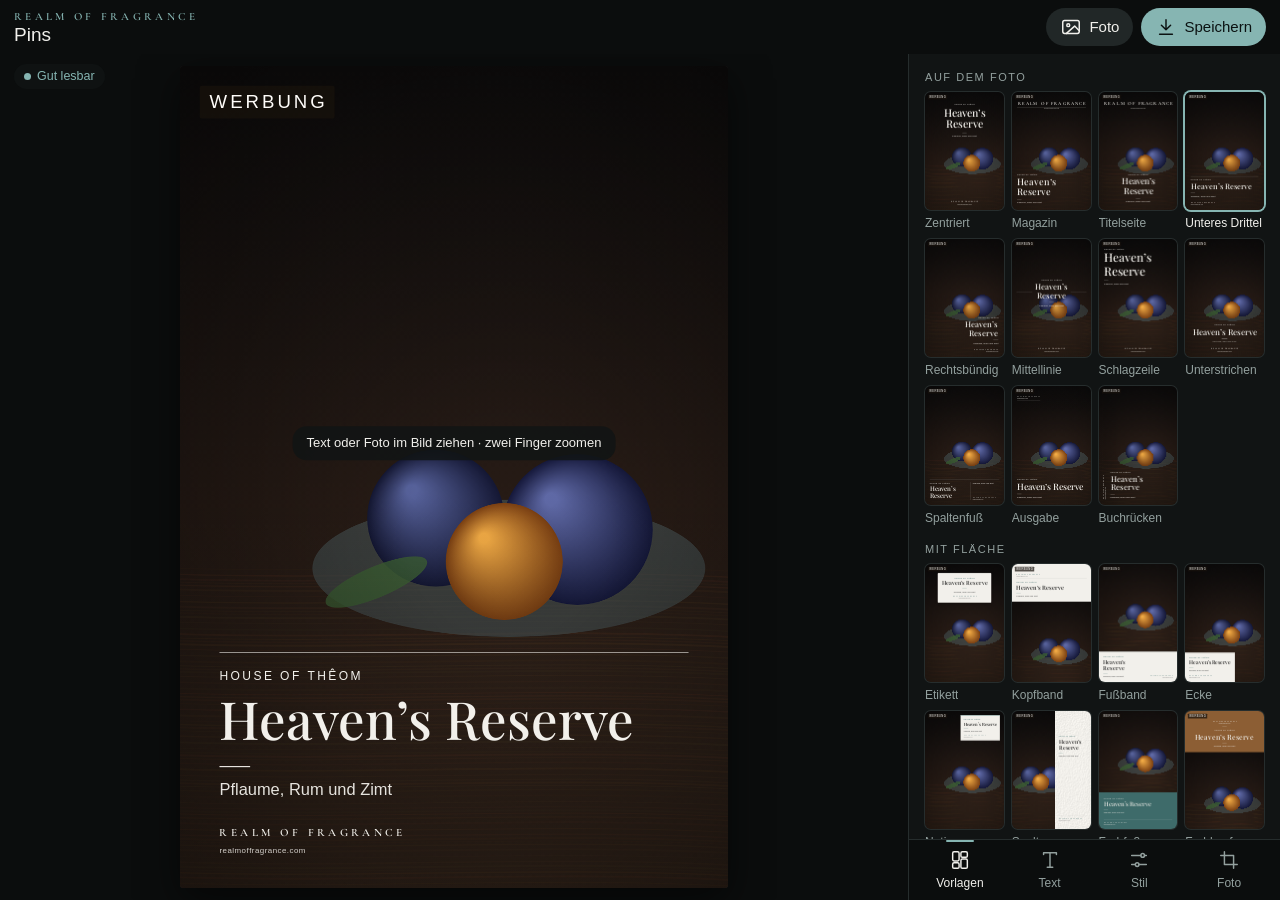
==== pin/index.html @ 239586f2 "RoF Pins 4: WERBUNG im Bild, Braun Papier, Textgröße wirkt immer, Text in 14 Vorlagen verschiebbar -" ====
<!doctype html>
<html lang="de">
<head>
<meta charset="utf-8">
<meta name="viewport" content="width=device-width,initial-scale=1,viewport-fit=cover,user-scalable=no">
<meta http-equiv="Content-Security-Policy" content="default-src 'self'; img-src 'self' blob: data:; style-src 'self' 'unsafe-inline'; script-src 'self'; connect-src 'self' blob: data:; font-src 'self'; manifest-src 'self'; base-uri 'self'; form-action 'none'; object-src 'none'">
<meta name="referrer" content="no-referrer">
<meta name="robots" content="noindex">
<title>RoF Pins</title>
<meta name="apple-mobile-web-app-capable" content="yes">
<meta name="mobile-web-app-capable" content="yes">
<meta name="apple-mobile-web-app-title" content="RoF Pins">
<meta name="apple-mobile-web-app-status-bar-style" content="black-translucent">
<meta name="theme-color" content="#0B0D0D">
<link rel="apple-touch-icon" href="apple-touch-icon.png">
<link rel="icon" href="icon-512.png">
<link rel="manifest" href="manifest.json">
<link rel="preload" href="fonts/playfair-display-latin-500-normal.woff2" as="font" type="font/woff2" crossorigin>
<link rel="preload" href="fonts/jost-latin-400-normal.woff2" as="font" type="font/woff2" crossorigin>
<link rel="preload" href="fonts/cormorant-garamond-latin-600-normal.woff2" as="font" type="font/woff2" crossorigin>
<style>
@font-face{font-family:"Playfair Display";font-style:normal;font-weight:500;font-display:swap;src:url(fonts/playfair-display-latin-500-normal.woff2) format("woff2");unicode-range:U+0000-00FF,U+0131,U+0152-0153,U+02BB-02BC,U+02C6,U+02DA,U+02DC,U+0304,U+0308,U+0329,U+2000-206F,U+20AC,U+2122,U+2191,U+2193,U+2212,U+2215,U+FEFF,U+FFFD}
@font-face{font-family:"Playfair Display";font-style:normal;font-weight:500;font-display:swap;src:url(fonts/playfair-display-latin-ext-500-normal.woff2) format("woff2");unicode-range:U+0100-02BA,U+02BD-02C5,U+02C7-02CC,U+02CE-02D7,U+02DD-02FF,U+0304,U+0308,U+0329,U+1D00-1DBF,U+1E00-1E9F,U+1EF2-1EFF,U+2020,U+20A0-20AB,U+20AD-20C0,U+2113,U+2C60-2C7F,U+A720-A7FF}
@font-face{font-family:"Jost";font-style:normal;font-weight:400;font-display:swap;src:url(fonts/jost-latin-400-normal.woff2) format("woff2");unicode-range:U+0000-00FF,U+0131,U+0152-0153,U+02BB-02BC,U+02C6,U+02DA,U+02DC,U+0304,U+0308,U+0329,U+2000-206F,U+20AC,U+2122,U+2191,U+2193,U+2212,U+2215,U+FEFF,U+FFFD}
@font-face{font-family:"Jost";font-style:normal;font-weight:400;font-display:swap;src:url(fonts/jost-latin-ext-400-normal.woff2) format("woff2");unicode-range:U+0100-02BA,U+02BD-02C5,U+02C7-02CC,U+02CE-02D7,U+02DD-02FF,U+0304,U+0308,U+0329,U+1D00-1DBF,U+1E00-1E9F,U+1EF2-1EFF,U+2020,U+20A0-20AB,U+20AD-20C0,U+2113,U+2C60-2C7F,U+A720-A7FF}
@font-face{font-family:"Jost";font-style:normal;font-weight:500;font-display:swap;src:url(fonts/jost-latin-500-normal.woff2) format("woff2");unicode-range:U+0000-00FF,U+0131,U+0152-0153,U+02BB-02BC,U+02C6,U+02DA,U+02DC,U+0304,U+0308,U+0329,U+2000-206F,U+20AC,U+2122,U+2191,U+2193,U+2212,U+2215,U+FEFF,U+FFFD}
@font-face{font-family:"Jost";font-style:normal;font-weight:500;font-display:swap;src:url(fonts/jost-latin-ext-500-normal.woff2) format("woff2");unicode-range:U+0100-02BA,U+02BD-02C5,U+02C7-02CC,U+02CE-02D7,U+02DD-02FF,U+0304,U+0308,U+0329,U+1D00-1DBF,U+1E00-1E9F,U+1EF2-1EFF,U+2020,U+20A0-20AB,U+20AD-20C0,U+2113,U+2C60-2C7F,U+A720-A7FF}
@font-face{font-family:"Cormorant Garamond";font-style:normal;font-weight:600;font-display:swap;src:url(fonts/cormorant-garamond-latin-600-normal.woff2) format("woff2");unicode-range:U+0000-00FF,U+0131,U+0152-0153,U+02BB-02BC,U+02C6,U+02DA,U+02DC,U+0304,U+0308,U+0329,U+2000-206F,U+20AC,U+2122,U+2191,U+2193,U+2212,U+2215,U+FEFF,U+FFFD}
@font-face{font-family:"Cormorant Garamond";font-style:normal;font-weight:600;font-display:swap;src:url(fonts/cormorant-garamond-latin-ext-600-normal.woff2) format("woff2");unicode-range:U+0100-02BA,U+02BD-02C5,U+02C7-02CC,U+02CE-02D7,U+02DD-02FF,U+0304,U+0308,U+0329,U+1D00-1DBF,U+1E00-1E9F,U+1EF2-1EFF,U+2020,U+20A0-20AB,U+20AD-20C0,U+2113,U+2C60-2C7F,U+A720-A7FF}

/* Aufbau: Vorschau füllt den Bildschirm, Bedienfeld und Menüleiste unten (iPad quer: rechts). Die Seite selbst scrollt nie. */
:root{
  --bg:#0B0D0D; --bar:#111414; --panel:#161A1A; --card:#212727; --card2:#2C3333; --line:#262D2D;
  --ink:#F1F0EC; --muted:#93A09E; --dim:#5E6968; --accent:#86B5B2; --accent-ink:#0B1212; --warn:#E3A87E;
  --sans:Jost,"Helvetica Neue",Arial,sans-serif; --logo:"Cormorant Garamond",Garamond,Georgia,serif;
  --safe-t:env(safe-area-inset-top,0px); --safe-b:env(safe-area-inset-bottom,0px);
  --safe-l:env(safe-area-inset-left,0px); --safe-r:env(safe-area-inset-right,0px);
  color-scheme:dark;
}
*{box-sizing:border-box;-webkit-tap-highlight-color:transparent}
html,body{margin:0;height:100%;background:var(--bg);color:var(--ink);font-family:var(--sans);font-size:15px;line-height:1.35;overflow:hidden;overscroll-behavior:none;-webkit-text-size-adjust:100%;-webkit-user-select:none;user-select:none;-webkit-touch-callout:none}
input,textarea{-webkit-user-select:text;user-select:text}
button{font:inherit;color:inherit;background:none;border:0;padding:0;cursor:pointer;touch-action:manipulation}
[hidden]{display:none!important}
:focus-visible{outline:2px solid var(--accent);outline-offset:2px}
svg.i{width:22px;height:22px;fill:none;stroke:currentColor;stroke-width:1.6;stroke-linecap:round;stroke-linejoin:round;display:block;flex:none}

.app{position:fixed;left:0;top:0;width:100%;height:100%;display:grid;
  grid-template-columns:minmax(0,1fr);grid-template-rows:auto minmax(0,1fr) auto;grid-template-areas:"top" "stage" "side";
  padding-top:var(--safe-t)}
.top{grid-area:top;display:flex;align-items:center;justify-content:space-between;gap:12px;height:54px;padding:0 max(14px,var(--safe-r)) 0 max(14px,var(--safe-l))}
.logo{display:flex;flex-direction:column;line-height:1}
.logo .ey{font-family:var(--logo);font-weight:600;font-size:11px;letter-spacing:.3em;color:var(--accent);white-space:nowrap}
@media (max-width:430px){.logo .ey{font-size:9.5px;letter-spacing:.2em}.pill{padding:0 12px}}
.logo .nm{font-weight:500;font-size:19px;margin-top:3px}
.tgrp{display:flex;align-items:center;gap:8px}
.pill{height:38px;padding:0 14px;border-radius:999px;background:var(--card);display:inline-flex;align-items:center;gap:7px;font-weight:500;font-size:15px}
.pill.acc{background:var(--accent);color:var(--accent-ink)}

.stage{grid-area:stage;position:relative;display:flex;align-items:center;justify-content:center;min-height:0;overflow:hidden}
#main{display:block;border-radius:3px;box-shadow:0 12px 40px rgba(0,0,0,.55);touch-action:none;background:#222}
.chip{position:absolute;left:14px;top:10px;font-size:12.5px;padding:4px 10px;border-radius:999px;background:rgba(17,20,20,.82);color:var(--accent);pointer-events:none;display:flex;align-items:center;gap:6px}
.chip::before{content:"";width:7px;height:7px;border-radius:50%;background:currentColor}
.chip.bad{color:var(--warn)}
.ghint{position:absolute;left:50%;top:46%;transform:translate(-50%,-50%);font-size:13px;padding:8px 14px;border-radius:14px;max-width:min(86%,460px);text-align:center;background:rgba(17,20,20,.86);color:var(--ink);pointer-events:none;transition:opacity .4s}

.side{grid-area:side;display:flex;flex-direction:column;min-height:0;background:var(--bar);border-top:1px solid var(--line)}
.panel{height:212px;overflow-y:auto;overscroll-behavior:contain;-webkit-overflow-scrolling:touch;padding:12px max(14px,var(--safe-r)) 10px max(14px,var(--safe-l))}
.tabs{display:flex;border-top:1px solid var(--line);padding:0 max(6px,var(--safe-r)) var(--safe-b) max(6px,var(--safe-l));background:var(--bg)}
.tabs button{flex:1;height:60px;display:flex;flex-direction:column;align-items:center;justify-content:center;gap:4px;font-size:12px;font-weight:500;color:var(--muted);position:relative}
.tabs button[aria-selected="true"]{color:var(--ink)}
.tabs button[aria-selected="true"]::after{content:"";position:absolute;left:50%;top:0;width:28px;height:2px;border-radius:2px;background:var(--accent);transform:translateX(-50%)}

/* iPad quer und große Bildschirme: Bedienung rechts */
@media (min-width:900px) and (orientation:landscape){
  .app{grid-template-columns:minmax(0,1fr) 372px;grid-template-rows:auto minmax(0,1fr);grid-template-areas:"top top" "stage side"}
  .side{border-top:0;border-left:1px solid var(--line)}
  .panel{height:auto;flex:1;padding:16px 16px 12px}
}

/* Vorlagen */
.tscroll{display:flex;gap:18px;overflow-x:auto;scrollbar-width:none;overscroll-behavior-x:contain;-webkit-overflow-scrolling:touch;margin:0 calc(-1 * max(14px,var(--safe-r))) 0 calc(-1 * max(14px,var(--safe-l)));padding:0 max(14px,var(--safe-r)) 0 max(14px,var(--safe-l))}
.tscroll::-webkit-scrollbar{display:none}
.tgroup{display:flex;flex-direction:column;gap:7px;flex:none}
.glabel{font-size:11px;letter-spacing:.14em;text-transform:uppercase;color:var(--muted)}
.trow{display:flex;gap:9px}
.tb{display:flex;flex-direction:column;gap:5px;width:86px;flex:none;text-align:left}
.tb canvas{display:block;width:86px;height:129px;border-radius:6px;background:#222;box-shadow:0 0 0 1px var(--line)}
.tb span{font-size:12px;color:var(--muted);white-space:nowrap;overflow:hidden;text-overflow:ellipsis}
.tb[aria-pressed="true"] canvas{box-shadow:0 0 0 2px var(--accent)}
.tb[aria-pressed="true"] span{color:var(--ink)}
@media (min-width:900px) and (orientation:landscape){
  .tscroll{flex-direction:column;overflow-x:visible;margin:0;padding:0;gap:16px}
  .trow{display:grid;grid-template-columns:repeat(4,minmax(0,1fr));gap:8px}
  .tb{width:auto}
  .tb canvas{width:100%;height:auto;aspect-ratio:2/3}
}

/* Felder und Regler */
.fgrid{display:grid;grid-template-columns:repeat(2,minmax(0,1fr));gap:9px 10px}
@media (min-width:900px) and (orientation:landscape){.fgrid{grid-template-columns:minmax(0,1fr)}}
.seg.surf{flex-wrap:wrap}.seg.surf button{flex:1 1 30%}
@media (min-width:900px) and (orientation:landscape){.seg.surf{display:grid;grid-template-columns:1fr 1fr}}
.field{display:flex;flex-direction:column;gap:4px;min-width:0}
.lbl{font-size:11px;letter-spacing:.1em;text-transform:uppercase;color:var(--muted)}
input[type=text]{width:100%;height:42px;padding:0 12px;border-radius:9px;border:1px solid var(--line);background:var(--panel);color:var(--ink);font:400 16px var(--sans)}
textarea{width:100%;height:68px;padding:9px 12px;border-radius:9px;border:1px solid var(--line);background:var(--panel);color:var(--ink);font:400 16px/1.3 var(--sans);resize:none;display:block}
.field.wide{grid-column:1/-1}
input[type=text]::placeholder,textarea::placeholder{color:var(--dim)}
input[type=text]:focus,textarea:focus{border-color:var(--accent);outline:none}
.rowc{display:flex;flex-wrap:nowrap;align-items:center;gap:10px 16px;margin-top:11px}
.stack{display:flex;flex-direction:column;gap:9px}
.ctl{display:flex;flex-direction:column;gap:6px;min-width:0}
.ctl.inline{flex-direction:row;align-items:center;gap:12px}
.ctl.inline .lbl{min-width:92px}
.seg{display:flex;background:var(--panel);border:1px solid var(--line);border-radius:10px;padding:3px;gap:3px;flex:1;min-width:0}
.seg button{flex:1;height:32px;border-radius:7px;color:var(--muted);font-weight:500;font-size:14px;min-width:0;white-space:nowrap}
.seg button[aria-pressed="true"]{background:var(--card2);color:var(--ink)}
.sw{display:inline-flex;align-items:center;gap:10px;font-size:14.5px;color:var(--ink);cursor:pointer}
.sw input{position:absolute;opacity:0;pointer-events:none}
.sw .tr{width:42px;height:26px;border-radius:999px;background:var(--card2);position:relative;transition:background .2s;flex:none}
.sw .tr::after{content:"";position:absolute;left:3px;top:3px;width:20px;height:20px;border-radius:50%;background:#fff;transition:transform .2s}
.sw input:checked + .tr{background:var(--accent)}
.sw input:checked + .tr::after{transform:translateX(16px)}
.sw input:focus-visible + .tr{outline:2px solid var(--accent);outline-offset:2px}
.range{display:flex;align-items:center;gap:12px;flex:1;min-width:0}
.range input{flex:1;min-width:0;accent-color:var(--accent);height:30px}
.range output{min-width:46px;text-align:right;font-variant-numeric:tabular-nums;color:var(--muted);font-size:14px}
.btn{height:40px;padding:0 15px;border-radius:10px;background:var(--card);display:inline-flex;align-items:center;justify-content:center;gap:8px;font-weight:500;font-size:14.5px}
.btn.acc{background:var(--accent);color:var(--accent-ink)}
.hint{margin:0;font-size:13px;color:var(--muted)}
.warn{margin:8px 0 0;font-size:13px;color:var(--warn)}

/* Hinweise und Dialoge */
.toast{position:fixed;left:50%;top:calc(var(--safe-t) + 62px);transform:translateX(-50%);background:var(--ink);color:var(--bg);padding:9px 16px;border-radius:10px;font-size:14px;max-width:calc(100% - 32px);z-index:30}
.overlay{position:fixed;inset:0;background:rgba(0,0,0,.7);display:flex;align-items:center;justify-content:center;z-index:40;padding:calc(16px + var(--safe-t)) 16px calc(16px + var(--safe-b))}
.sheet{background:var(--panel);border:1px solid var(--line);border-radius:16px;padding:20px;display:flex;flex-direction:column;gap:14px;max-width:440px;width:100%;max-height:100%;overflow:auto}
.sheet h2{margin:0;font-weight:500;font-size:18px}
.sheet img{display:block;max-height:58vh;max-width:100%;margin:0 auto;border-radius:3px;-webkit-touch-callout:default}
.sheet .acts{display:flex;gap:10px;justify-content:flex-end;flex-wrap:wrap}
.sheet .big{height:48px;font-size:16px;flex:1}
a.btn{text-decoration:none;color:var(--ink)}
@media (prefers-reduced-motion: reduce){*{transition:none!important}}
</style>
</head>
<body>
<div class="app" id="app">
  <header class="top">
    <div class="logo"><span class="ey">REALM OF FRAGRANCE</span><span class="nm">Pins</span></div>
    <div class="tgrp">
      <button class="pill" id="openBtn" type="button"><svg class="i" viewBox="0 0 24 24"><rect x="3" y="5" width="18" height="14" rx="2"/><circle cx="9" cy="10" r="1.6"/><path d="M21 16l-5-5-9 8"/></svg>Foto</button>
      <button class="pill acc" id="saveBtn" type="button"><svg class="i" viewBox="0 0 24 24"><path d="M12 4v11M7 10l5 5 5-5M5 20h14"/></svg>Speichern</button>
    </div>
  </header>

  <main class="stage" id="stage">
    <canvas id="main" aria-label="Vorschau des Pins. Text und Foto lassen sich mit dem Finger verschieben."></canvas>
    <div class="chip" id="chip">Gut lesbar</div>
    <div class="ghint" id="ghint" hidden>Text oder Foto im Bild ziehen · zwei Finger zoomen</div>
  </main>

  <aside class="side">
    <section class="panel" id="panel">
      <div data-pane="tpl"><div class="tscroll" id="tpls"></div></div>

      <div data-pane="text" hidden>
        <div class="fgrid">
          <div class="field wide"><label class="lbl" for="name">Titel · Enter = neue Zeile</label><textarea id="name" rows="2" autocomplete="off" autocapitalize="sentences" spellcheck="false" enterkeyhint="enter" placeholder="z. B. Khamrah oder Parfum verschenken:&#10;13 Ideen für Weihnachten"></textarea></div>
          <div class="field"><label class="lbl" for="brand">Marke</label><input id="brand" type="text" autocomplete="off" autocapitalize="words" enterkeyhint="done" placeholder="z. B. Lattafa"></div>
          <div class="field"><label class="lbl" for="notes">Kernnoten</label><input id="notes" type="text" autocomplete="off" enterkeyhint="done" placeholder="z. B. Dattel, Zimt und Praline"></div>
          <div class="field"><label class="lbl" for="extra">Zusatzzeile (leer = aus)</label><input id="extra" type="text" autocomplete="off" enterkeyhint="done" placeholder="z. B. Gourmand"></div>
        </div>
        <div class="rowc">
          <div class="seg" id="extraSeg" role="group" aria-label="Position der Zusatzzeile" style="flex:1;min-width:0"></div>
          <label class="sw"><input id="url" type="checkbox" checked><span class="tr"></span>Webadresse</label>
        </div>
        <div class="rowc">
          <label class="sw"><input id="ad" type="checkbox" checked><span class="tr"></span>WERBUNG im Bild</label>
        </div>
        <p class="warn" id="adNote" hidden>Ohne WERBUNG im Bild: im Pin-Titel „Werbung |“ voranstellen. Ausschalten nur bei Artikeln ohne Affiliate-Link.</p>
        <p class="warn" id="warn" hidden></p>
      </div>

      <div data-pane="style" hidden><div class="stack" id="styleBox"></div></div>

      <div data-pane="photo" hidden>
        <div class="stack">
          <div class="rowc" style="margin-top:0">
            <button class="btn acc" id="pickBtn" type="button">Foto wählen</button>
            <button class="btn" id="cropReset" type="button">Ausschnitt zurücksetzen</button>
          </div>
          <div class="ctl inline"><span class="lbl">Zoom</span><div class="range"><input id="zoom" type="range" min="1" max="4" step="0.01" value="1" aria-label="Zoom"><output id="zoomOut">100 %</output></div></div>
          <p class="hint">Im Bild ziehen verschiebt den Ausschnitt, mit zwei Fingern zoomen. Text ziehen verschiebt den Text.</p>
          <p class="warn" id="fileErr" hidden>Das Foto ließ sich nicht öffnen. Bitte ein JPEG, PNG oder HEIC aus deinen Fotos wählen.</p>
        </div>
      </div>
    </section>
    <nav class="tabs" role="tablist" id="tabs">
      <button type="button" role="tab" data-tab="tpl" aria-selected="true"><svg class="i" viewBox="0 0 24 24"><rect x="4" y="3" width="7" height="10" rx="1.5"/><rect x="13" y="3" width="7" height="6" rx="1.5"/><rect x="13" y="11" width="7" height="10" rx="1.5"/><rect x="4" y="15" width="7" height="6" rx="1.5"/></svg>Vorlagen</button>
      <button type="button" role="tab" data-tab="text" aria-selected="false"><svg class="i" viewBox="0 0 24 24"><path d="M5 6V4h14v2M12 4v16M9 20h6"/></svg>Text</button>
      <button type="button" role="tab" data-tab="style" aria-selected="false"><svg class="i" viewBox="0 0 24 24"><path d="M4 7h10M18 7h2M4 17h4M12 17h8"/><circle cx="16" cy="7" r="2"/><circle cx="10" cy="17" r="2"/></svg>Stil</button>
      <button type="button" role="tab" data-tab="photo" aria-selected="false"><svg class="i" viewBox="0 0 24 24"><path d="M7 3v14h14"/><path d="M3 7h14v14"/></svg>Foto</button>
    </nav>
  </aside>
</div>

<input id="file" type="file" accept="image/*" hidden>
<div class="toast" id="toast" hidden role="status" aria-live="polite"></div>

<div class="overlay" id="saveSheet" hidden>
  <div class="sheet" role="dialog" aria-modal="true" aria-labelledby="saveTitle">
    <h2 id="saveTitle">Pin speichern</h2>
    <div class="ctl"><span class="lbl">Größe</span><div class="seg" id="sizeSeg"></div></div>
    <p class="hint" id="saveInfo"></p>
    <div class="acts"><button class="btn" id="saveCancel" type="button">Abbrechen</button><button class="btn acc big" id="saveGo" type="button">Als JPEG speichern</button></div>
  </div>
</div>

<div class="overlay" id="result" hidden>
  <div class="sheet" role="dialog" aria-modal="true" aria-labelledby="resTitle">
    <h2 id="resTitle">Dein Pin ist fertig</h2>
    <img id="resImg" alt="Fertiger Pin">
    <p class="hint" id="resMeta"></p>
    <p class="hint">Lange auf das Bild drücken und „Zu Fotos hinzufügen“ wählen.</p>
    <div class="acts"><a class="btn" id="resDl" href="#" download="pin.jpg">Als Datei laden</a><button class="btn acc" id="resClose" type="button">Fertig</button></div>
  </div>
</div>
<script src="app.js?v=4"></script>
</body>
</html>
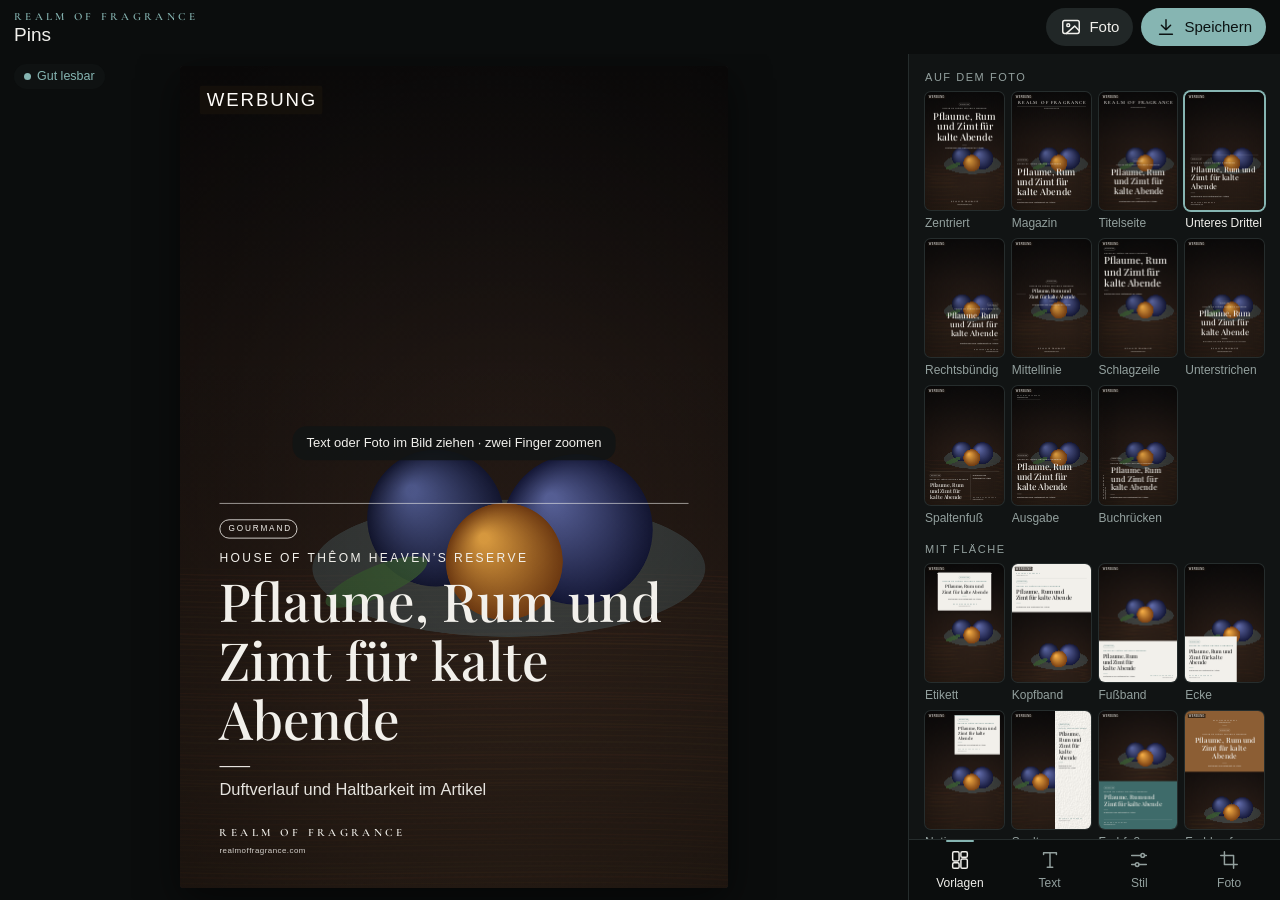
==== commit 3b9fe20d: "RoF Pins 5: Felder nach Pin-Standard (Nutzen-Zeile groß, Marke und Duftname klein, Rubrik-Wort), Reg" ====
--- a/pin/index.html
+++ b/pin/index.html
@@ -165,10 +165,10 @@
 
       <div data-pane="text" hidden>
         <div class="fgrid">
-          <div class="field wide"><label class="lbl" for="name">Titel · Enter = neue Zeile</label><textarea id="name" rows="2" autocomplete="off" autocapitalize="sentences" spellcheck="false" enterkeyhint="enter" placeholder="z. B. Khamrah oder Parfum verschenken:&#10;13 Ideen für Weihnachten"></textarea></div>
-          <div class="field"><label class="lbl" for="brand">Marke</label><input id="brand" type="text" autocomplete="off" autocapitalize="words" enterkeyhint="done" placeholder="z. B. Lattafa"></div>
-          <div class="field"><label class="lbl" for="notes">Kernnoten</label><input id="notes" type="text" autocomplete="off" enterkeyhint="done" placeholder="z. B. Dattel, Zimt und Praline"></div>
-          <div class="field"><label class="lbl" for="extra">Zusatzzeile (leer = aus)</label><input id="extra" type="text" autocomplete="off" enterkeyhint="done" placeholder="z. B. Gourmand"></div>
+          <div class="field wide"><label class="lbl" for="name">Titel groß: Nutzen-Zeile · Enter = neue Zeile</label><textarea id="name" rows="2" autocomplete="off" autocapitalize="sentences" spellcheck="false" enterkeyhint="enter" placeholder="z. B. Vanille und Orange für den Herbst"></textarea></div>
+          <div class="field"><label class="lbl" for="brand">Marke und Duftname (klein)</label><input id="brand" type="text" autocomplete="off" autocapitalize="words" enterkeyhint="done" placeholder="z. B. Dick Johnson Serpent"></div>
+          <div class="field"><label class="lbl" for="notes">Kernnoten oder Leseanreiz</label><input id="notes" type="text" autocomplete="off" enterkeyhint="done" placeholder="z. B. Vanille, Tonka und Orange"></div>
+          <div class="field"><label class="lbl" for="extra">Rubrik-Wort (leer = aus)</label><input id="extra" type="text" autocomplete="off" enterkeyhint="done" placeholder="z. B. Würzig und holzig"></div>
         </div>
         <div class="rowc">
           <div class="seg" id="extraSeg" role="group" aria-label="Position der Zusatzzeile" style="flex:1;min-width:0"></div>
@@ -225,6 +225,6 @@
     <div class="acts"><a class="btn" id="resDl" href="#" download="pin.jpg">Als Datei laden</a><button class="btn acc" id="resClose" type="button">Fertig</button></div>
   </div>
 </div>
-<script src="app.js?v=4"></script>
+<script src="app.js?v=5"></script>
 </body>
 </html>
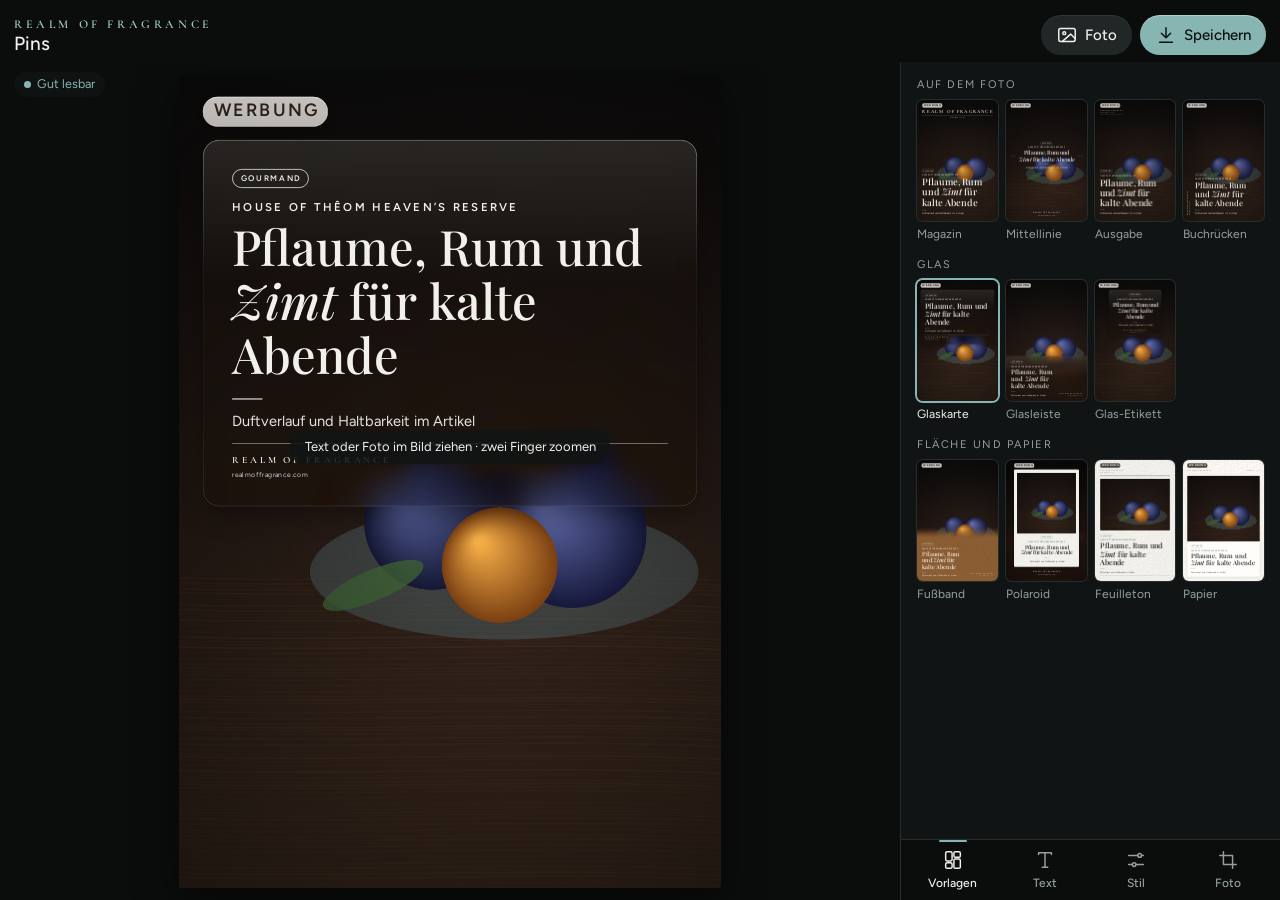
==== commit 6c865aa3: "RoF Pins 6: Glas-Vorlagen, adaptives WERBUNG-Label, Figtree, Stil-Bereiche, großes Bedienfeld - WERB" ====
--- a/pin/index.html
+++ b/pin/index.html
@@ -16,70 +16,80 @@
 <link rel="icon" href="icon-512.png">
 <link rel="manifest" href="manifest.json">
 <link rel="preload" href="fonts/playfair-display-latin-500-normal.woff2" as="font" type="font/woff2" crossorigin>
-<link rel="preload" href="fonts/jost-latin-400-normal.woff2" as="font" type="font/woff2" crossorigin>
+<link rel="preload" href="fonts/figtree-latin-400-normal.woff2" as="font" type="font/woff2" crossorigin>
+<link rel="preload" href="fonts/figtree-latin-500-normal.woff2" as="font" type="font/woff2" crossorigin>
+<link rel="preload" href="fonts/figtree-latin-600-normal.woff2" as="font" type="font/woff2" crossorigin>
 <link rel="preload" href="fonts/cormorant-garamond-latin-600-normal.woff2" as="font" type="font/woff2" crossorigin>
 <style>
 @font-face{font-family:"Playfair Display";font-style:normal;font-weight:500;font-display:swap;src:url(fonts/playfair-display-latin-500-normal.woff2) format("woff2");unicode-range:U+0000-00FF,U+0131,U+0152-0153,U+02BB-02BC,U+02C6,U+02DA,U+02DC,U+0304,U+0308,U+0329,U+2000-206F,U+20AC,U+2122,U+2191,U+2193,U+2212,U+2215,U+FEFF,U+FFFD}
 @font-face{font-family:"Playfair Display";font-style:normal;font-weight:500;font-display:swap;src:url(fonts/playfair-display-latin-ext-500-normal.woff2) format("woff2");unicode-range:U+0100-02BA,U+02BD-02C5,U+02C7-02CC,U+02CE-02D7,U+02DD-02FF,U+0304,U+0308,U+0329,U+1D00-1DBF,U+1E00-1E9F,U+1EF2-1EFF,U+2020,U+20A0-20AB,U+20AD-20C0,U+2113,U+2C60-2C7F,U+A720-A7FF}
-@font-face{font-family:"Jost";font-style:normal;font-weight:400;font-display:swap;src:url(fonts/jost-latin-400-normal.woff2) format("woff2");unicode-range:U+0000-00FF,U+0131,U+0152-0153,U+02BB-02BC,U+02C6,U+02DA,U+02DC,U+0304,U+0308,U+0329,U+2000-206F,U+20AC,U+2122,U+2191,U+2193,U+2212,U+2215,U+FEFF,U+FFFD}
-@font-face{font-family:"Jost";font-style:normal;font-weight:400;font-display:swap;src:url(fonts/jost-latin-ext-400-normal.woff2) format("woff2");unicode-range:U+0100-02BA,U+02BD-02C5,U+02C7-02CC,U+02CE-02D7,U+02DD-02FF,U+0304,U+0308,U+0329,U+1D00-1DBF,U+1E00-1E9F,U+1EF2-1EFF,U+2020,U+20A0-20AB,U+20AD-20C0,U+2113,U+2C60-2C7F,U+A720-A7FF}
-@font-face{font-family:"Jost";font-style:normal;font-weight:500;font-display:swap;src:url(fonts/jost-latin-500-normal.woff2) format("woff2");unicode-range:U+0000-00FF,U+0131,U+0152-0153,U+02BB-02BC,U+02C6,U+02DA,U+02DC,U+0304,U+0308,U+0329,U+2000-206F,U+20AC,U+2122,U+2191,U+2193,U+2212,U+2215,U+FEFF,U+FFFD}
-@font-face{font-family:"Jost";font-style:normal;font-weight:500;font-display:swap;src:url(fonts/jost-latin-ext-500-normal.woff2) format("woff2");unicode-range:U+0100-02BA,U+02BD-02C5,U+02C7-02CC,U+02CE-02D7,U+02DD-02FF,U+0304,U+0308,U+0329,U+1D00-1DBF,U+1E00-1E9F,U+1EF2-1EFF,U+2020,U+20A0-20AB,U+20AD-20C0,U+2113,U+2C60-2C7F,U+A720-A7FF}
+@font-face{font-family:"Playfair Display";font-style:normal;font-weight:600;font-display:swap;src:url(fonts/playfair-display-latin-600-normal.woff2) format("woff2");unicode-range:U+0000-00FF,U+0131,U+0152-0153,U+02BB-02BC,U+02C6,U+02DA,U+02DC,U+0304,U+0308,U+0329,U+2000-206F,U+20AC,U+2122,U+2191,U+2193,U+2212,U+2215,U+FEFF,U+FFFD}
+@font-face{font-family:"Playfair Display";font-style:normal;font-weight:600;font-display:swap;src:url(fonts/playfair-display-latin-ext-600-normal.woff2) format("woff2");unicode-range:U+0100-02BA,U+02BD-02C5,U+02C7-02CC,U+02CE-02D7,U+02DD-02FF,U+0304,U+0308,U+0329,U+1D00-1DBF,U+1E00-1E9F,U+1EF2-1EFF,U+2020,U+20A0-20AB,U+20AD-20C0,U+2113,U+2C60-2C7F,U+A720-A7FF}
+@font-face{font-family:"Playfair Display";font-style:italic;font-weight:500;font-display:swap;src:url(fonts/playfair-display-latin-500-italic.woff2) format("woff2");unicode-range:U+0000-00FF,U+0131,U+0152-0153,U+02BB-02BC,U+02C6,U+02DA,U+02DC,U+0304,U+0308,U+0329,U+2000-206F,U+20AC,U+2122,U+2191,U+2193,U+2212,U+2215,U+FEFF,U+FFFD}
+@font-face{font-family:"Playfair Display";font-style:italic;font-weight:500;font-display:swap;src:url(fonts/playfair-display-latin-ext-500-italic.woff2) format("woff2");unicode-range:U+0100-02BA,U+02BD-02C5,U+02C7-02CC,U+02CE-02D7,U+02DD-02FF,U+0304,U+0308,U+0329,U+1D00-1DBF,U+1E00-1E9F,U+1EF2-1EFF,U+2020,U+20A0-20AB,U+20AD-20C0,U+2113,U+2C60-2C7F,U+A720-A7FF}
+@font-face{font-family:"Playfair Display";font-style:italic;font-weight:600;font-display:swap;src:url(fonts/playfair-display-latin-600-italic.woff2) format("woff2");unicode-range:U+0000-00FF,U+0131,U+0152-0153,U+02BB-02BC,U+02C6,U+02DA,U+02DC,U+0304,U+0308,U+0329,U+2000-206F,U+20AC,U+2122,U+2191,U+2193,U+2212,U+2215,U+FEFF,U+FFFD}
+@font-face{font-family:"Playfair Display";font-style:italic;font-weight:600;font-display:swap;src:url(fonts/playfair-display-latin-ext-600-italic.woff2) format("woff2");unicode-range:U+0100-02BA,U+02BD-02C5,U+02C7-02CC,U+02CE-02D7,U+02DD-02FF,U+0304,U+0308,U+0329,U+1D00-1DBF,U+1E00-1E9F,U+1EF2-1EFF,U+2020,U+20A0-20AB,U+20AD-20C0,U+2113,U+2C60-2C7F,U+A720-A7FF}
+@font-face{font-family:"Figtree";font-style:normal;font-weight:400;font-display:swap;src:url(fonts/figtree-latin-400-normal.woff2) format("woff2");unicode-range:U+0000-00FF,U+0131,U+0152-0153,U+02BB-02BC,U+02C6,U+02DA,U+02DC,U+0304,U+0308,U+0329,U+2000-206F,U+20AC,U+2122,U+2191,U+2193,U+2212,U+2215,U+FEFF,U+FFFD}
+@font-face{font-family:"Figtree";font-style:normal;font-weight:400;font-display:swap;src:url(fonts/figtree-latin-ext-400-normal.woff2) format("woff2");unicode-range:U+0100-02BA,U+02BD-02C5,U+02C7-02CC,U+02CE-02D7,U+02DD-02FF,U+0304,U+0308,U+0329,U+1D00-1DBF,U+1E00-1E9F,U+1EF2-1EFF,U+2020,U+20A0-20AB,U+20AD-20C0,U+2113,U+2C60-2C7F,U+A720-A7FF}
+@font-face{font-family:"Figtree";font-style:normal;font-weight:500;font-display:swap;src:url(fonts/figtree-latin-500-normal.woff2) format("woff2");unicode-range:U+0000-00FF,U+0131,U+0152-0153,U+02BB-02BC,U+02C6,U+02DA,U+02DC,U+0304,U+0308,U+0329,U+2000-206F,U+20AC,U+2122,U+2191,U+2193,U+2212,U+2215,U+FEFF,U+FFFD}
+@font-face{font-family:"Figtree";font-style:normal;font-weight:500;font-display:swap;src:url(fonts/figtree-latin-ext-500-normal.woff2) format("woff2");unicode-range:U+0100-02BA,U+02BD-02C5,U+02C7-02CC,U+02CE-02D7,U+02DD-02FF,U+0304,U+0308,U+0329,U+1D00-1DBF,U+1E00-1E9F,U+1EF2-1EFF,U+2020,U+20A0-20AB,U+20AD-20C0,U+2113,U+2C60-2C7F,U+A720-A7FF}
+@font-face{font-family:"Figtree";font-style:normal;font-weight:600;font-display:swap;src:url(fonts/figtree-latin-600-normal.woff2) format("woff2");unicode-range:U+0000-00FF,U+0131,U+0152-0153,U+02BB-02BC,U+02C6,U+02DA,U+02DC,U+0304,U+0308,U+0329,U+2000-206F,U+20AC,U+2122,U+2191,U+2193,U+2212,U+2215,U+FEFF,U+FFFD}
+@font-face{font-family:"Figtree";font-style:normal;font-weight:600;font-display:swap;src:url(fonts/figtree-latin-ext-600-normal.woff2) format("woff2");unicode-range:U+0100-02BA,U+02BD-02C5,U+02C7-02CC,U+02CE-02D7,U+02DD-02FF,U+0304,U+0308,U+0329,U+1D00-1DBF,U+1E00-1E9F,U+1EF2-1EFF,U+2020,U+20A0-20AB,U+20AD-20C0,U+2113,U+2C60-2C7F,U+A720-A7FF}
 @font-face{font-family:"Cormorant Garamond";font-style:normal;font-weight:600;font-display:swap;src:url(fonts/cormorant-garamond-latin-600-normal.woff2) format("woff2");unicode-range:U+0000-00FF,U+0131,U+0152-0153,U+02BB-02BC,U+02C6,U+02DA,U+02DC,U+0304,U+0308,U+0329,U+2000-206F,U+20AC,U+2122,U+2191,U+2193,U+2212,U+2215,U+FEFF,U+FFFD}
 @font-face{font-family:"Cormorant Garamond";font-style:normal;font-weight:600;font-display:swap;src:url(fonts/cormorant-garamond-latin-ext-600-normal.woff2) format("woff2");unicode-range:U+0100-02BA,U+02BD-02C5,U+02C7-02CC,U+02CE-02D7,U+02DD-02FF,U+0304,U+0308,U+0329,U+1D00-1DBF,U+1E00-1E9F,U+1EF2-1EFF,U+2020,U+20A0-20AB,U+20AD-20C0,U+2113,U+2C60-2C7F,U+A720-A7FF}
-
-/* Aufbau: Vorschau füllt den Bildschirm, Bedienfeld und Menüleiste unten (iPad quer: rechts). Die Seite selbst scrollt nie. */
+/* Aufbau: Vorschau füllt den Bildschirm, Bedienfeld und Menüleiste unten (iPad quer: rechts). Die Seite selbst scrollt nie.
+   Hochformat: Text, Stil und Foto öffnen das Bedienfeld so weit wie nötig (höchstens 56 % der Höhe), die Vorschau wird dafür kleiner. */
 :root{
   --bg:#0B0D0D; --bar:#111414; --panel:#161A1A; --card:#212727; --card2:#2C3333; --line:#262D2D;
   --ink:#F1F0EC; --muted:#93A09E; --dim:#5E6968; --accent:#86B5B2; --accent-ink:#0B1212; --warn:#E3A87E;
-  --sans:Jost,"Helvetica Neue",Arial,sans-serif; --logo:"Cormorant Garamond",Garamond,Georgia,serif;
+  --sans:Figtree,"Helvetica Neue",Arial,sans-serif; --logo:"Cormorant Garamond",Garamond,Georgia,serif;
   --safe-t:env(safe-area-inset-top,0px); --safe-b:env(safe-area-inset-bottom,0px);
   --safe-l:env(safe-area-inset-left,0px); --safe-r:env(safe-area-inset-right,0px);
+  --apph:100vh;
   color-scheme:dark;
 }
 *{box-sizing:border-box;-webkit-tap-highlight-color:transparent}
-html,body{margin:0;height:100%;background:var(--bg);color:var(--ink);font-family:var(--sans);font-size:15px;line-height:1.35;overflow:hidden;overscroll-behavior:none;-webkit-text-size-adjust:100%;-webkit-user-select:none;user-select:none;-webkit-touch-callout:none}
+html,body{margin:0;height:100%;background:var(--bg);color:var(--ink);font-family:var(--sans);font-size:15px;line-height:1.35;overflow:hidden;overscroll-behavior:none;-webkit-text-size-adjust:100%;-webkit-user-select:none;user-select:none}
 input,textarea{-webkit-user-select:text;user-select:text}
 button{font:inherit;color:inherit;background:none;border:0;padding:0;cursor:pointer;touch-action:manipulation}
 [hidden]{display:none!important}
 :focus-visible{outline:2px solid var(--accent);outline-offset:2px}
 svg.i{width:22px;height:22px;fill:none;stroke:currentColor;stroke-width:1.6;stroke-linecap:round;stroke-linejoin:round;display:block;flex:none}
-
 .app{position:fixed;left:0;top:0;width:100%;height:100%;display:grid;
   grid-template-columns:minmax(0,1fr);grid-template-rows:auto minmax(0,1fr) auto;grid-template-areas:"top" "stage" "side";
-  padding-top:var(--safe-t)}
+  padding-top:calc(var(--safe-t) + 8px)}
 .top{grid-area:top;display:flex;align-items:center;justify-content:space-between;gap:12px;height:54px;padding:0 max(14px,var(--safe-r)) 0 max(14px,var(--safe-l))}
 .logo{display:flex;flex-direction:column;line-height:1}
-.logo .ey{font-family:var(--logo);font-weight:600;font-size:11px;letter-spacing:.3em;color:var(--accent);white-space:nowrap}
-@media (max-width:430px){.logo .ey{font-size:9.5px;letter-spacing:.2em}.pill{padding:0 12px}}
-.logo .nm{font-weight:500;font-size:19px;margin-top:3px}
+.logo .ey{font-family:var(--logo);font-weight:600;font-size:12px;letter-spacing:.3em;color:#A7CFCB;white-space:nowrap}
+@media (max-width:430px){.logo .ey{font-size:10px;letter-spacing:.2em}.pill{padding:0 12px}}
+.logo .nm{font-weight:500;font-size:19px;margin-top:4px}
 .tgrp{display:flex;align-items:center;gap:8px}
-.pill{height:38px;padding:0 14px;border-radius:999px;background:var(--card);display:inline-flex;align-items:center;gap:7px;font-weight:500;font-size:15px}
-.pill.acc{background:var(--accent);color:var(--accent-ink)}
-
+.pill{height:40px;padding:0 15px;border-radius:999px;background:var(--card);display:inline-flex;align-items:center;gap:7px;font-weight:500;font-size:15px;box-shadow:inset 0 1px 0 rgba(255,255,255,.07)}
+.pill.acc{background:var(--accent);color:var(--accent-ink);box-shadow:inset 0 1px 0 rgba(255,255,255,.35)}
 .stage{grid-area:stage;position:relative;display:flex;align-items:center;justify-content:center;min-height:0;overflow:hidden}
 #main{display:block;border-radius:3px;box-shadow:0 12px 40px rgba(0,0,0,.55);touch-action:none;background:#222}
-.chip{position:absolute;left:14px;top:10px;font-size:12.5px;padding:4px 10px;border-radius:999px;background:rgba(17,20,20,.82);color:var(--accent);pointer-events:none;display:flex;align-items:center;gap:6px}
+.chip{position:absolute;left:14px;top:10px;font-size:12.5px;padding:4px 10px;border-radius:999px;background:rgba(17,20,20,.82);color:var(--accent);pointer-events:none;display:flex;align-items:center;gap:6px;z-index:2}
 .chip::before{content:"";width:7px;height:7px;border-radius:50%;background:currentColor}
 .chip.bad{color:var(--warn)}
-.ghint{position:absolute;left:50%;top:46%;transform:translate(-50%,-50%);font-size:13px;padding:8px 14px;border-radius:14px;max-width:min(86%,460px);text-align:center;background:rgba(17,20,20,.86);color:var(--ink);pointer-events:none;transition:opacity .4s}
-
+.ghint{position:absolute;left:50%;top:46%;transform:translate(-50%,-50%);font-size:13px;padding:8px 14px;border-radius:14px;max-width:min(86%,460px);text-align:center;background:rgba(17,20,20,.86);color:var(--ink);pointer-events:none;transition:opacity .4s;z-index:2}
 .side{grid-area:side;display:flex;flex-direction:column;min-height:0;background:var(--bar);border-top:1px solid var(--line)}
-.panel{height:212px;overflow-y:auto;overscroll-behavior:contain;-webkit-overflow-scrolling:touch;padding:12px max(14px,var(--safe-r)) 10px max(14px,var(--safe-l))}
+.grab{display:flex;align-items:center;justify-content:center;height:20px;width:100%;flex:none}
+.grab span{width:44px;height:5px;border-radius:3px;background:var(--card2)}
+.panel{height:212px;overflow-y:auto;overscroll-behavior:contain;-webkit-overflow-scrolling:touch;padding:4px max(14px,var(--safe-r)) 12px max(14px,var(--safe-l))}
+.app[data-big="1"] .panel{height:auto;min-height:212px;max-height:calc(var(--apph) * 0.56)}
 .tabs{display:flex;border-top:1px solid var(--line);padding:0 max(6px,var(--safe-r)) var(--safe-b) max(6px,var(--safe-l));background:var(--bg)}
 .tabs button{flex:1;height:60px;display:flex;flex-direction:column;align-items:center;justify-content:center;gap:4px;font-size:12px;font-weight:500;color:var(--muted);position:relative}
 .tabs button[aria-selected="true"]{color:var(--ink)}
 .tabs button[aria-selected="true"]::after{content:"";position:absolute;left:50%;top:0;width:28px;height:2px;border-radius:2px;background:var(--accent);transform:translateX(-50%)}
-
-/* iPad quer und große Bildschirme: Bedienung rechts */
+/* iPad quer und große Bildschirme: Bedienung rechts, volle Höhe */
 @media (min-width:900px) and (orientation:landscape){
-  .app{grid-template-columns:minmax(0,1fr) 372px;grid-template-rows:auto minmax(0,1fr);grid-template-areas:"top top" "stage side"}
+  .app{grid-template-columns:minmax(0,1fr) 380px;grid-template-rows:auto minmax(0,1fr);grid-template-areas:"top top" "stage side"}
   .side{border-top:0;border-left:1px solid var(--line)}
-  .panel{height:auto;flex:1;padding:16px 16px 12px}
+  .grab{display:none}
+  .panel,.app[data-big="1"] .panel{height:auto;max-height:none;min-height:0;flex:1;padding:16px 16px 12px}
 }
-
 /* Vorlagen */
-.tscroll{display:flex;gap:18px;overflow-x:auto;scrollbar-width:none;overscroll-behavior-x:contain;-webkit-overflow-scrolling:touch;margin:0 calc(-1 * max(14px,var(--safe-r))) 0 calc(-1 * max(14px,var(--safe-l)));padding:0 max(14px,var(--safe-r)) 0 max(14px,var(--safe-l))}
+.tscroll{display:flex;gap:18px;overflow-x:auto;scrollbar-width:none;overscroll-behavior-x:contain;-webkit-overflow-scrolling:touch;margin:0 calc(-1 * max(14px,var(--safe-r))) 0 calc(-1 * max(14px,var(--safe-l)));padding:4px max(14px,var(--safe-r)) 4px max(14px,var(--safe-l))}
 .tscroll::-webkit-scrollbar{display:none}
 .tgroup{display:flex;flex-direction:column;gap:7px;flex:none}
 .glabel{font-size:11px;letter-spacing:.14em;text-transform:uppercase;color:var(--muted)}
@@ -95,44 +105,52 @@
   .tb{width:auto}
   .tb canvas{width:100%;height:auto;aspect-ratio:2/3}
 }
-
 /* Felder und Regler */
-.fgrid{display:grid;grid-template-columns:repeat(2,minmax(0,1fr));gap:9px 10px}
+.fgrid{display:grid;grid-template-columns:repeat(2,minmax(0,1fr));gap:10px 10px}
 @media (min-width:900px) and (orientation:landscape){.fgrid{grid-template-columns:minmax(0,1fr)}}
-.seg.surf{flex-wrap:wrap}.seg.surf button{flex:1 1 30%}
-@media (min-width:900px) and (orientation:landscape){.seg.surf{display:grid;grid-template-columns:1fr 1fr}}
-.field{display:flex;flex-direction:column;gap:4px;min-width:0}
+.field{display:flex;flex-direction:column;gap:5px;min-width:0}
 .lbl{font-size:11px;letter-spacing:.1em;text-transform:uppercase;color:var(--muted)}
-input[type=text]{width:100%;height:42px;padding:0 12px;border-radius:9px;border:1px solid var(--line);background:var(--panel);color:var(--ink);font:400 16px var(--sans)}
-textarea{width:100%;height:68px;padding:9px 12px;border-radius:9px;border:1px solid var(--line);background:var(--panel);color:var(--ink);font:400 16px/1.3 var(--sans);resize:none;display:block}
+.lbl b{font-weight:600;color:var(--ink);letter-spacing:.04em}
+input[type=text]{width:100%;height:44px;padding:0 12px;border-radius:10px;border:1px solid var(--line);background:var(--panel);color:var(--ink);font:400 16px var(--sans)}
+textarea{width:100%;height:70px;padding:10px 12px;border-radius:10px;border:1px solid var(--line);background:var(--panel);color:var(--ink);font:400 16px/1.3 var(--sans);resize:none;display:block}
 .field.wide{grid-column:1/-1}
 input[type=text]::placeholder,textarea::placeholder{color:var(--dim)}
 input[type=text]:focus,textarea:focus{border-color:var(--accent);outline:none}
-.rowc{display:flex;flex-wrap:nowrap;align-items:center;gap:10px 16px;margin-top:11px}
-.stack{display:flex;flex-direction:column;gap:9px}
+.rowc{display:flex;flex-wrap:wrap;align-items:center;gap:10px 16px;margin-top:12px}
+.stack{display:flex;flex-direction:column;gap:12px}
 .ctl{display:flex;flex-direction:column;gap:6px;min-width:0}
 .ctl.inline{flex-direction:row;align-items:center;gap:12px}
-.ctl.inline .lbl{min-width:92px}
-.seg{display:flex;background:var(--panel);border:1px solid var(--line);border-radius:10px;padding:3px;gap:3px;flex:1;min-width:0}
-.seg button{flex:1;height:32px;border-radius:7px;color:var(--muted);font-weight:500;font-size:14px;min-width:0;white-space:nowrap}
-.seg button[aria-pressed="true"]{background:var(--card2);color:var(--ink)}
-.sw{display:inline-flex;align-items:center;gap:10px;font-size:14.5px;color:var(--ink);cursor:pointer}
+.ctl.inline .lbl{min-width:104px}
+.seg{display:flex;background:var(--panel);border:1px solid var(--line);border-radius:11px;padding:3px;gap:3px;flex:1;min-width:0}
+.seg button{flex:1;height:36px;border-radius:8px;color:var(--muted);font-weight:500;font-size:14px;min-width:0;white-space:nowrap;padding:0 6px;overflow:hidden;text-overflow:ellipsis}
+.seg button[aria-pressed="true"]{background:var(--card2);color:var(--ink);box-shadow:inset 0 1px 0 rgba(255,255,255,.06)}
+.seg.wrap{display:grid;grid-template-columns:repeat(3,minmax(0,1fr))}
+.stabs{flex:none;margin-bottom:14px}
+.stabs button{font-size:13.5px}
+.sw{display:inline-flex;align-items:center;gap:10px;font-size:14.5px;color:var(--ink);cursor:pointer;min-height:36px}
 .sw input{position:absolute;opacity:0;pointer-events:none}
-.sw .tr{width:42px;height:26px;border-radius:999px;background:var(--card2);position:relative;transition:background .2s;flex:none}
-.sw .tr::after{content:"";position:absolute;left:3px;top:3px;width:20px;height:20px;border-radius:50%;background:#fff;transition:transform .2s}
+.sw .tr{width:44px;height:27px;border-radius:999px;background:var(--card2);position:relative;transition:background .2s;flex:none}
+.sw .tr::after{content:"";position:absolute;left:3px;top:3px;width:21px;height:21px;border-radius:50%;background:#fff;transition:transform .2s;box-shadow:0 1px 2px rgba(0,0,0,.3)}
 .sw input:checked + .tr{background:var(--accent)}
-.sw input:checked + .tr::after{transform:translateX(16px)}
+.sw input:checked + .tr::after{transform:translateX(17px)}
 .sw input:focus-visible + .tr{outline:2px solid var(--accent);outline-offset:2px}
-.range{display:flex;align-items:center;gap:12px;flex:1;min-width:0}
-.range input{flex:1;min-width:0;accent-color:var(--accent);height:30px}
-.range output{min-width:46px;text-align:right;font-variant-numeric:tabular-nums;color:var(--muted);font-size:14px}
-.btn{height:40px;padding:0 15px;border-radius:10px;background:var(--card);display:inline-flex;align-items:center;justify-content:center;gap:8px;font-weight:500;font-size:14.5px}
+.swgrid{display:grid;grid-template-columns:repeat(3,minmax(0,1fr));gap:4px 12px}
+@media (min-width:900px) and (orientation:landscape){.swgrid{grid-template-columns:repeat(2,minmax(0,1fr))}}
+.range{display:flex;align-items:center;gap:10px;flex:1;min-width:0}
+.range input{flex:1;min-width:0;accent-color:var(--accent);height:34px}
+.range .val{min-width:58px;height:30px;border-radius:8px;text-align:right;font-variant-numeric:tabular-nums;color:var(--muted);font-size:14px;padding:0 4px}
+.range .val:active{color:var(--ink)}
+.btn{height:42px;padding:0 15px;border-radius:10px;background:var(--card);display:inline-flex;align-items:center;justify-content:center;gap:8px;font-weight:500;font-size:14.5px;box-shadow:inset 0 1px 0 rgba(255,255,255,.06)}
 .btn.acc{background:var(--accent);color:var(--accent-ink)}
+.btn.danger{color:var(--warn)}
 .hint{margin:0;font-size:13px;color:var(--muted)}
 .warn{margin:8px 0 0;font-size:13px;color:var(--warn)}
-
+.sub{font-size:11px;letter-spacing:.14em;text-transform:uppercase;color:var(--muted);margin:4px 0 -2px}
+.plist{display:flex;flex-direction:column;gap:8px}
+.prow{display:flex;gap:8px;align-items:center}
+.prow .btn:first-child{flex:1;justify-content:flex-start;min-width:0;overflow:hidden;text-overflow:ellipsis;white-space:nowrap}
 /* Hinweise und Dialoge */
-.toast{position:fixed;left:50%;top:calc(var(--safe-t) + 62px);transform:translateX(-50%);background:var(--ink);color:var(--bg);padding:9px 16px;border-radius:10px;font-size:14px;max-width:calc(100% - 32px);z-index:30}
+.toast{position:fixed;left:50%;top:calc(var(--safe-t) + 70px);transform:translateX(-50%);background:var(--ink);color:var(--bg);padding:9px 16px;border-radius:10px;font-size:14px;max-width:calc(100% - 32px);z-index:30}
 .overlay{position:fixed;inset:0;background:rgba(0,0,0,.7);display:flex;align-items:center;justify-content:center;z-index:40;padding:calc(16px + var(--safe-t)) 16px calc(16px + var(--safe-b))}
 .sheet{background:var(--panel);border:1px solid var(--line);border-radius:16px;padding:20px;display:flex;flex-direction:column;gap:14px;max-width:440px;width:100%;max-height:100%;overflow:auto}
 .sheet h2{margin:0;font-weight:500;font-size:18px}
@@ -144,7 +162,7 @@
 </style>
 </head>
 <body>
-<div class="app" id="app">
+<div class="app" id="app" data-big="0">
   <header class="top">
     <div class="logo"><span class="ey">REALM OF FRAGRANCE</span><span class="nm">Pins</span></div>
     <div class="tgrp">
@@ -152,45 +170,38 @@
       <button class="pill acc" id="saveBtn" type="button"><svg class="i" viewBox="0 0 24 24"><path d="M12 4v11M7 10l5 5 5-5M5 20h14"/></svg>Speichern</button>
     </div>
   </header>
-
   <main class="stage" id="stage">
     <canvas id="main" aria-label="Vorschau des Pins. Text und Foto lassen sich mit dem Finger verschieben."></canvas>
     <div class="chip" id="chip">Gut lesbar</div>
     <div class="ghint" id="ghint" hidden>Text oder Foto im Bild ziehen · zwei Finger zoomen</div>
   </main>
-
   <aside class="side">
+    <button class="grab" id="grab" type="button" aria-label="Bedienfeld größer oder kleiner"><span></span></button>
     <section class="panel" id="panel">
       <div data-pane="tpl"><div class="tscroll" id="tpls"></div></div>
-
       <div data-pane="text" hidden>
         <div class="fgrid">
-          <div class="field wide"><label class="lbl" for="name">Titel groß: Nutzen-Zeile · Enter = neue Zeile</label><textarea id="name" rows="2" autocomplete="off" autocapitalize="sentences" spellcheck="false" enterkeyhint="enter" placeholder="z. B. Vanille und Orange für den Herbst"></textarea></div>
-          <div class="field"><label class="lbl" for="brand">Marke und Duftname (klein)</label><input id="brand" type="text" autocomplete="off" autocapitalize="words" enterkeyhint="done" placeholder="z. B. Dick Johnson Serpent"></div>
+          <div class="field wide"><label class="lbl" for="name">Titel groß · Enter = neue Zeile · <b>*Wort*</b> = kursiv</label><textarea id="name" rows="2" autocomplete="off" autocapitalize="sentences" spellcheck="false" enterkeyhint="enter" placeholder="z. B. Vanille und *Orange* für den Herbst"></textarea></div>
+          <div class="field"><label class="lbl" for="brand">Marke und Duftname (klein)</label><input id="brand" type="text" autocomplete="off" autocapitalize="words" enterkeyhint="done" placeholder="z. B. Dick Johnson Selfmade"></div>
           <div class="field"><label class="lbl" for="notes">Kernnoten oder Leseanreiz</label><input id="notes" type="text" autocomplete="off" enterkeyhint="done" placeholder="z. B. Vanille, Tonka und Orange"></div>
-          <div class="field"><label class="lbl" for="extra">Rubrik-Wort (leer = aus)</label><input id="extra" type="text" autocomplete="off" enterkeyhint="done" placeholder="z. B. Würzig und holzig"></div>
+          <div class="field"><label class="lbl" for="extra">Rubrik-Wort (leer = aus)</label><input id="extra" type="text" autocomplete="off" enterkeyhint="done" placeholder="z. B. Gourmand"></div>
+          <div class="field"><span class="lbl">Rubrik-Wort steht</span><div class="seg" id="extraSeg" role="group" aria-label="Position des Rubrik-Worts"></div></div>
         </div>
-        <div class="rowc">
-          <div class="seg" id="extraSeg" role="group" aria-label="Position der Zusatzzeile" style="flex:1;min-width:0"></div>
-          <label class="sw"><input id="url" type="checkbox" checked><span class="tr"></span>Webadresse</label>
-        </div>
-        <div class="rowc">
-          <label class="sw"><input id="ad" type="checkbox" checked><span class="tr"></span>WERBUNG im Bild</label>
-        </div>
-        <p class="warn" id="adNote" hidden>Ohne WERBUNG im Bild: im Pin-Titel „Werbung |“ voranstellen. Ausschalten nur bei Artikeln ohne Affiliate-Link.</p>
+        <p class="hint" style="margin-top:12px">Elemente ein- und ausblenden und WERBUNG einstellen: Reiter Stil.</p>
         <p class="warn" id="warn" hidden></p>
       </div>
-
-      <div data-pane="style" hidden><div class="stack" id="styleBox"></div></div>
-
+      <div data-pane="style" hidden>
+        <div class="seg stabs" id="stabs" role="group" aria-label="Bereich"></div>
+        <div class="stack" id="styleBox"></div>
+      </div>
       <div data-pane="photo" hidden>
         <div class="stack">
           <div class="rowc" style="margin-top:0">
             <button class="btn acc" id="pickBtn" type="button">Foto wählen</button>
             <button class="btn" id="cropReset" type="button">Ausschnitt zurücksetzen</button>
           </div>
-          <div class="ctl inline"><span class="lbl">Zoom</span><div class="range"><input id="zoom" type="range" min="1" max="4" step="0.01" value="1" aria-label="Zoom"><output id="zoomOut">100 %</output></div></div>
-          <p class="hint">Im Bild ziehen verschiebt den Ausschnitt, mit zwei Fingern zoomen. Text ziehen verschiebt den Text.</p>
+          <div id="photoBox" class="stack"></div>
+          <p class="hint">Im Bild ziehen verschiebt den Ausschnitt, mit zwei Fingern zoomen. Text ziehen verschiebt den Text. Auf den Wert tippen setzt einen Regler zurück.</p>
           <p class="warn" id="fileErr" hidden>Das Foto ließ sich nicht öffnen. Bitte ein JPEG, PNG oder HEIC aus deinen Fotos wählen.</p>
         </div>
       </div>
@@ -203,10 +214,8 @@
     </nav>
   </aside>
 </div>
-
 <input id="file" type="file" accept="image/*" hidden>
 <div class="toast" id="toast" hidden role="status" aria-live="polite"></div>
-
 <div class="overlay" id="saveSheet" hidden>
   <div class="sheet" role="dialog" aria-modal="true" aria-labelledby="saveTitle">
     <h2 id="saveTitle">Pin speichern</h2>
@@ -215,7 +224,6 @@
     <div class="acts"><button class="btn" id="saveCancel" type="button">Abbrechen</button><button class="btn acc big" id="saveGo" type="button">Als JPEG speichern</button></div>
   </div>
 </div>
-
 <div class="overlay" id="result" hidden>
   <div class="sheet" role="dialog" aria-modal="true" aria-labelledby="resTitle">
     <h2 id="resTitle">Dein Pin ist fertig</h2>
@@ -225,6 +233,6 @@
     <div class="acts"><a class="btn" id="resDl" href="#" download="pin.jpg">Als Datei laden</a><button class="btn acc" id="resClose" type="button">Fertig</button></div>
   </div>
 </div>
-<script src="app.js?v=5"></script>
+<script src="app.js?v=6"></script>
 </body>
 </html>
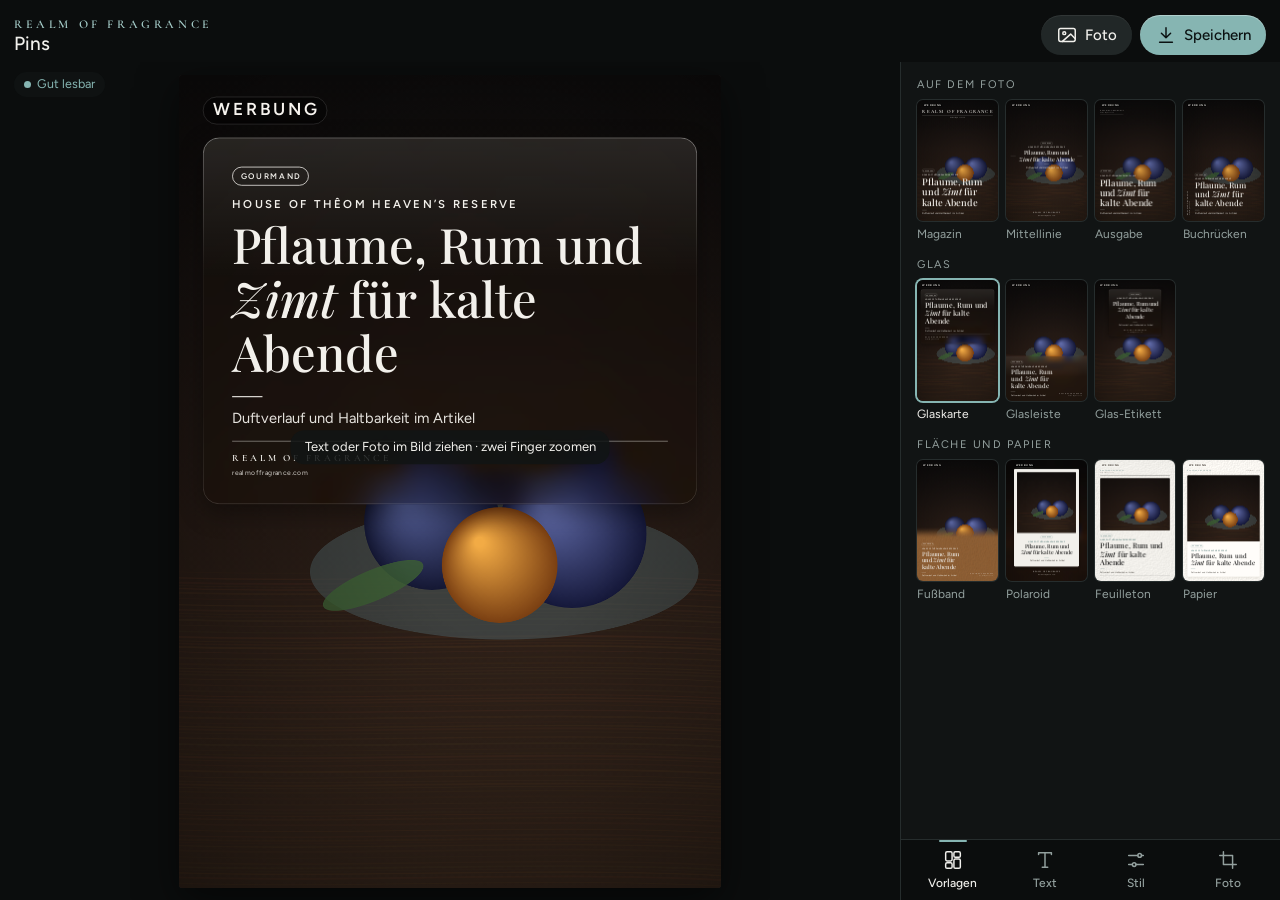
==== commit 2bab43c3: "RoF Pins 6.1: WERBUNG-Label Ton in Ton statt heller Pille Glas-Label nimmt die Farbe des Untergrunds" ====
--- a/pin/index.html
+++ b/pin/index.html
@@ -233,6 +233,6 @@
     <div class="acts"><a class="btn" id="resDl" href="#" download="pin.jpg">Als Datei laden</a><button class="btn acc" id="resClose" type="button">Fertig</button></div>
   </div>
 </div>
-<script src="app.js?v=6"></script>
+<script src="app.js?v=6.1"></script>
 </body>
 </html>
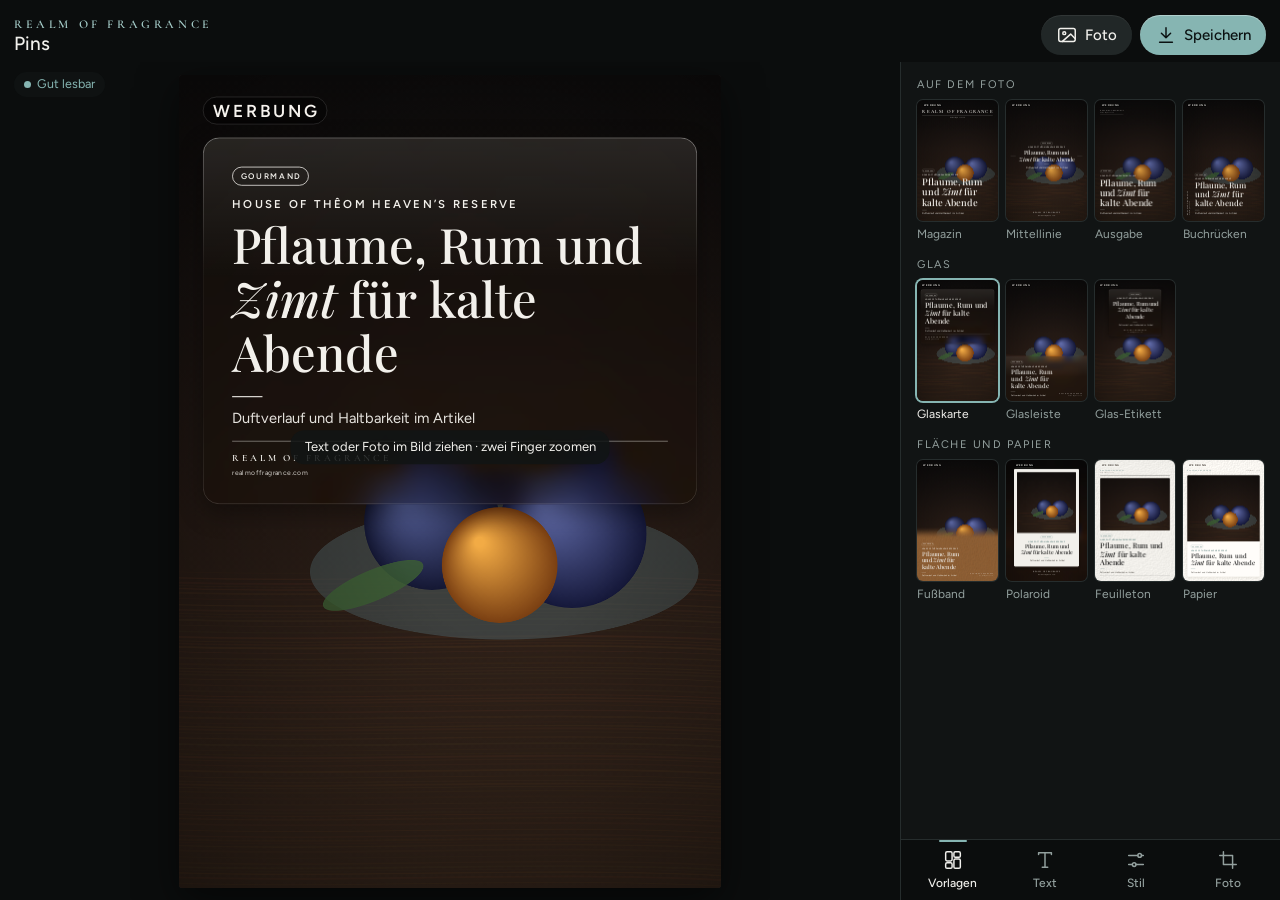
==== commit 709d9849: "RoF Pins 6.2: WERBUNG und Rubrik-Wort senkrecht genau mittig Die Versalhöhe wurde gemessen, während " ====
--- a/pin/index.html
+++ b/pin/index.html
@@ -233,6 +233,6 @@
     <div class="acts"><a class="btn" id="resDl" href="#" download="pin.jpg">Als Datei laden</a><button class="btn acc" id="resClose" type="button">Fertig</button></div>
   </div>
 </div>
-<script src="app.js?v=6.1"></script>
+<script src="app.js?v=6.2"></script>
 </body>
 </html>
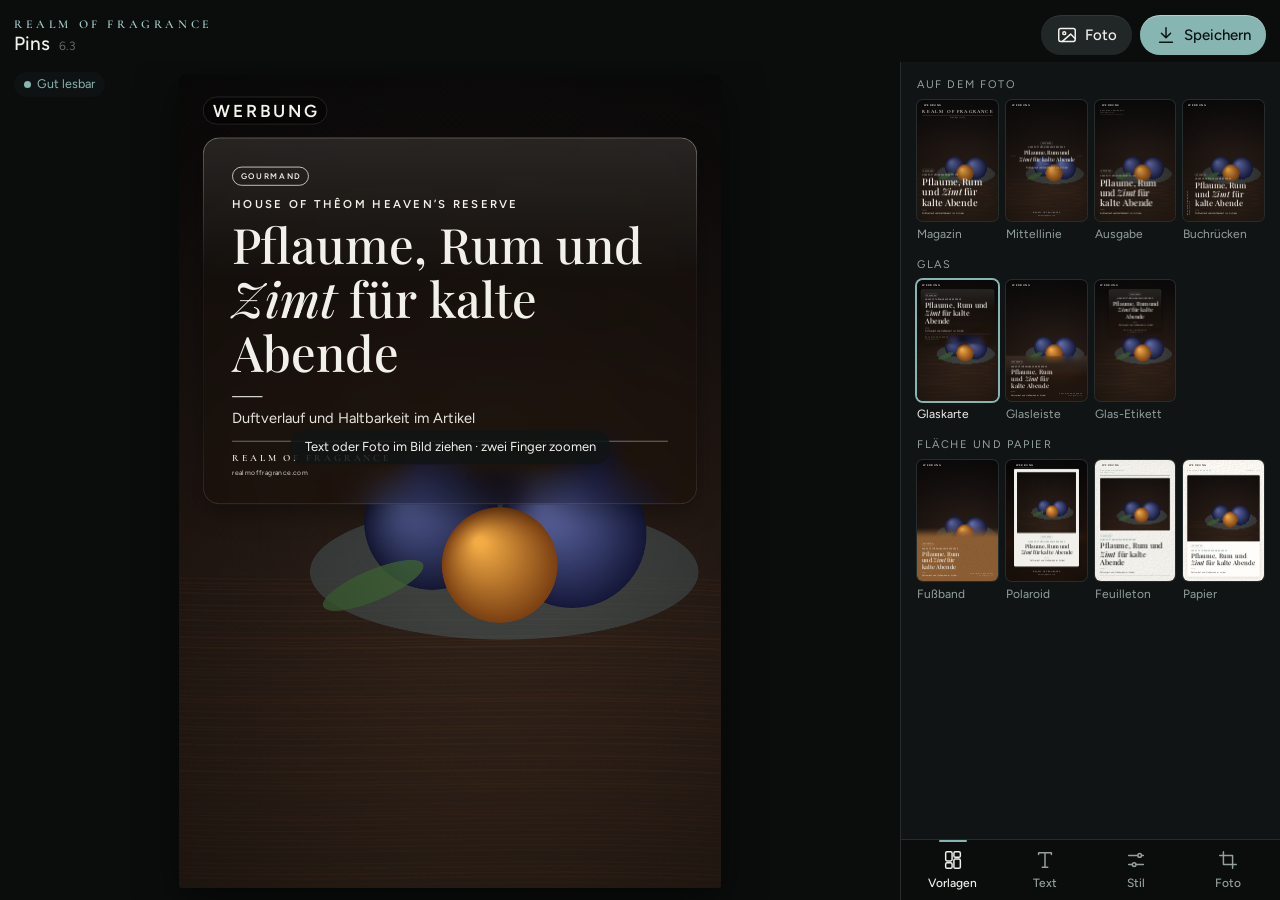
==== commit 415e8c80: "RoF Pins 6.3: Versalhöhe aus echten Pixeln, Versionsanzeige, Seiten-Updates sofort - WERBUNG und Rub" ====
--- a/pin/index.html
+++ b/pin/index.html
@@ -63,6 +63,7 @@
 .logo .ey{font-family:var(--logo);font-weight:600;font-size:12px;letter-spacing:.3em;color:#A7CFCB;white-space:nowrap}
 @media (max-width:430px){.logo .ey{font-size:10px;letter-spacing:.2em}.pill{padding:0 12px}}
 .logo .nm{font-weight:500;font-size:19px;margin-top:4px}
+.logo .ver{font-weight:400;font-size:12px;color:var(--dim);margin-left:4px}
 .tgrp{display:flex;align-items:center;gap:8px}
 .pill{height:40px;padding:0 15px;border-radius:999px;background:var(--card);display:inline-flex;align-items:center;gap:7px;font-weight:500;font-size:15px;box-shadow:inset 0 1px 0 rgba(255,255,255,.07)}
 .pill.acc{background:var(--accent);color:var(--accent-ink);box-shadow:inset 0 1px 0 rgba(255,255,255,.35)}
@@ -164,7 +165,7 @@
 <body>
 <div class="app" id="app" data-big="0">
   <header class="top">
-    <div class="logo"><span class="ey">REALM OF FRAGRANCE</span><span class="nm">Pins</span></div>
+    <div class="logo"><span class="ey">REALM OF FRAGRANCE</span><span class="nm">Pins <span class="ver" id="ver"></span></span></div>
     <div class="tgrp">
       <button class="pill" id="openBtn" type="button"><svg class="i" viewBox="0 0 24 24"><rect x="3" y="5" width="18" height="14" rx="2"/><circle cx="9" cy="10" r="1.6"/><path d="M21 16l-5-5-9 8"/></svg>Foto</button>
       <button class="pill acc" id="saveBtn" type="button"><svg class="i" viewBox="0 0 24 24"><path d="M12 4v11M7 10l5 5 5-5M5 20h14"/></svg>Speichern</button>
@@ -233,6 +234,6 @@
     <div class="acts"><a class="btn" id="resDl" href="#" download="pin.jpg">Als Datei laden</a><button class="btn acc" id="resClose" type="button">Fertig</button></div>
   </div>
 </div>
-<script src="app.js?v=6.2"></script>
+<script src="app.js?v=6.3"></script>
 </body>
 </html>
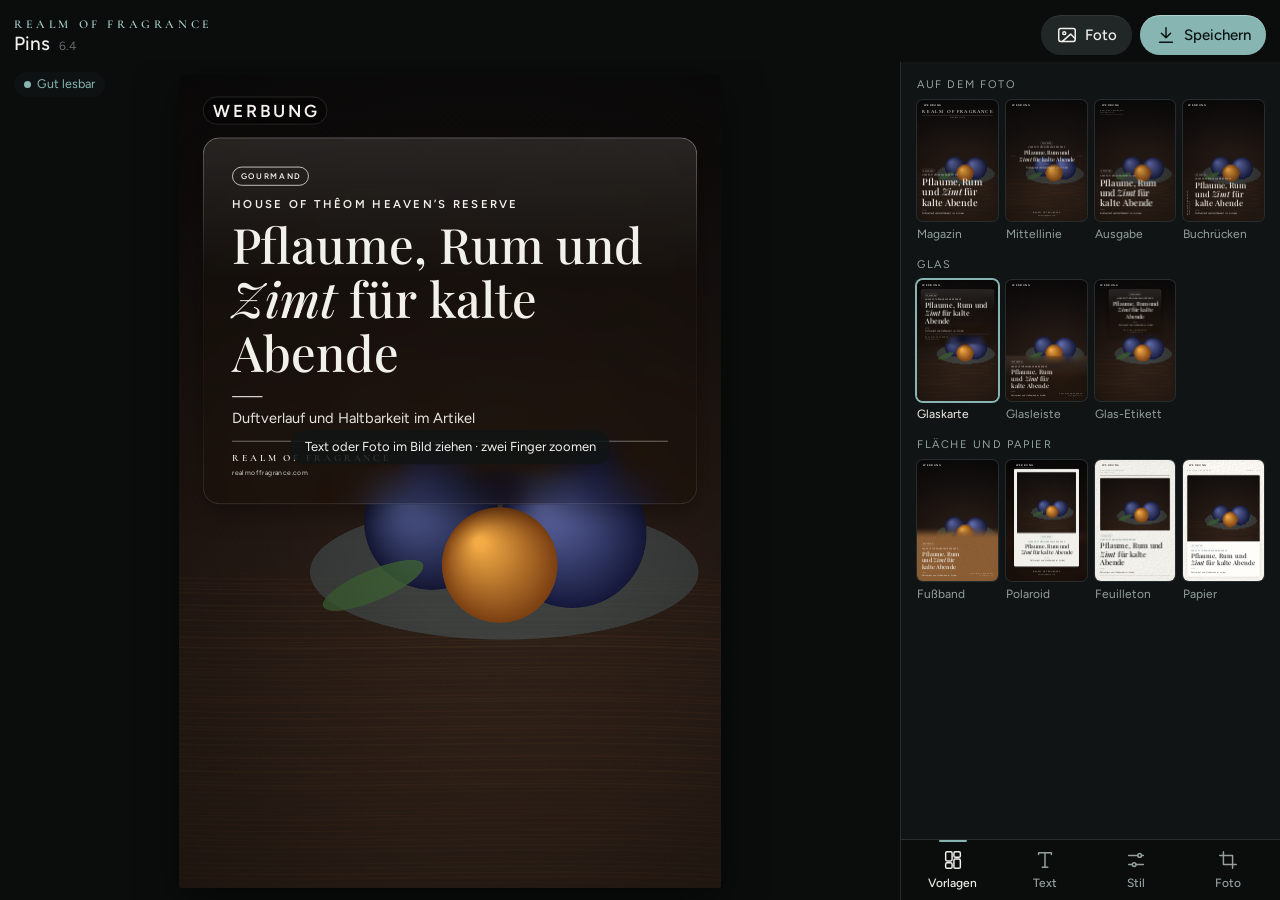
==== commit f80ebfb2: "RoF Pins 6.4: neue Versionen kommen automatisch an Die Home-Bildschirm-App lädt beim Wechseln oft ni" ====
--- a/pin/index.html
+++ b/pin/index.html
@@ -234,6 +234,6 @@
     <div class="acts"><a class="btn" id="resDl" href="#" download="pin.jpg">Als Datei laden</a><button class="btn acc" id="resClose" type="button">Fertig</button></div>
   </div>
 </div>
-<script src="app.js?v=6.3"></script>
+<script src="app.js?v=6.4"></script>
 </body>
 </html>
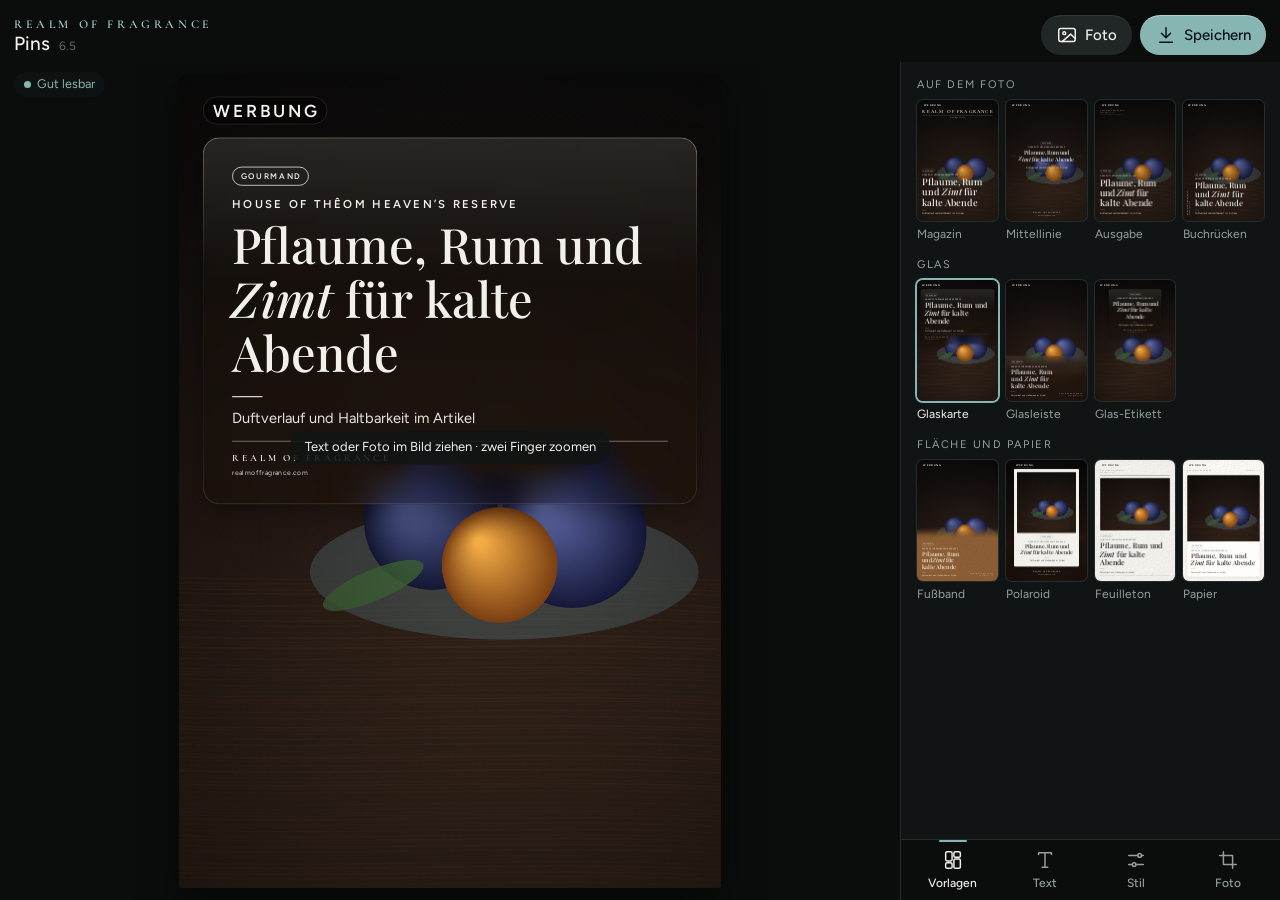
==== commit 9e236ba2: "RoF Pins 6.5: keine kursiven Schwungbuchstaben mehr Playfair Display Italic hat bei J, K, N, Q, T, X" ====
--- a/pin/index.html
+++ b/pin/index.html
@@ -234,6 +234,6 @@
     <div class="acts"><a class="btn" id="resDl" href="#" download="pin.jpg">Als Datei laden</a><button class="btn acc" id="resClose" type="button">Fertig</button></div>
   </div>
 </div>
-<script src="app.js?v=6.4"></script>
+<script src="app.js?v=6.5"></script>
 </body>
 </html>
